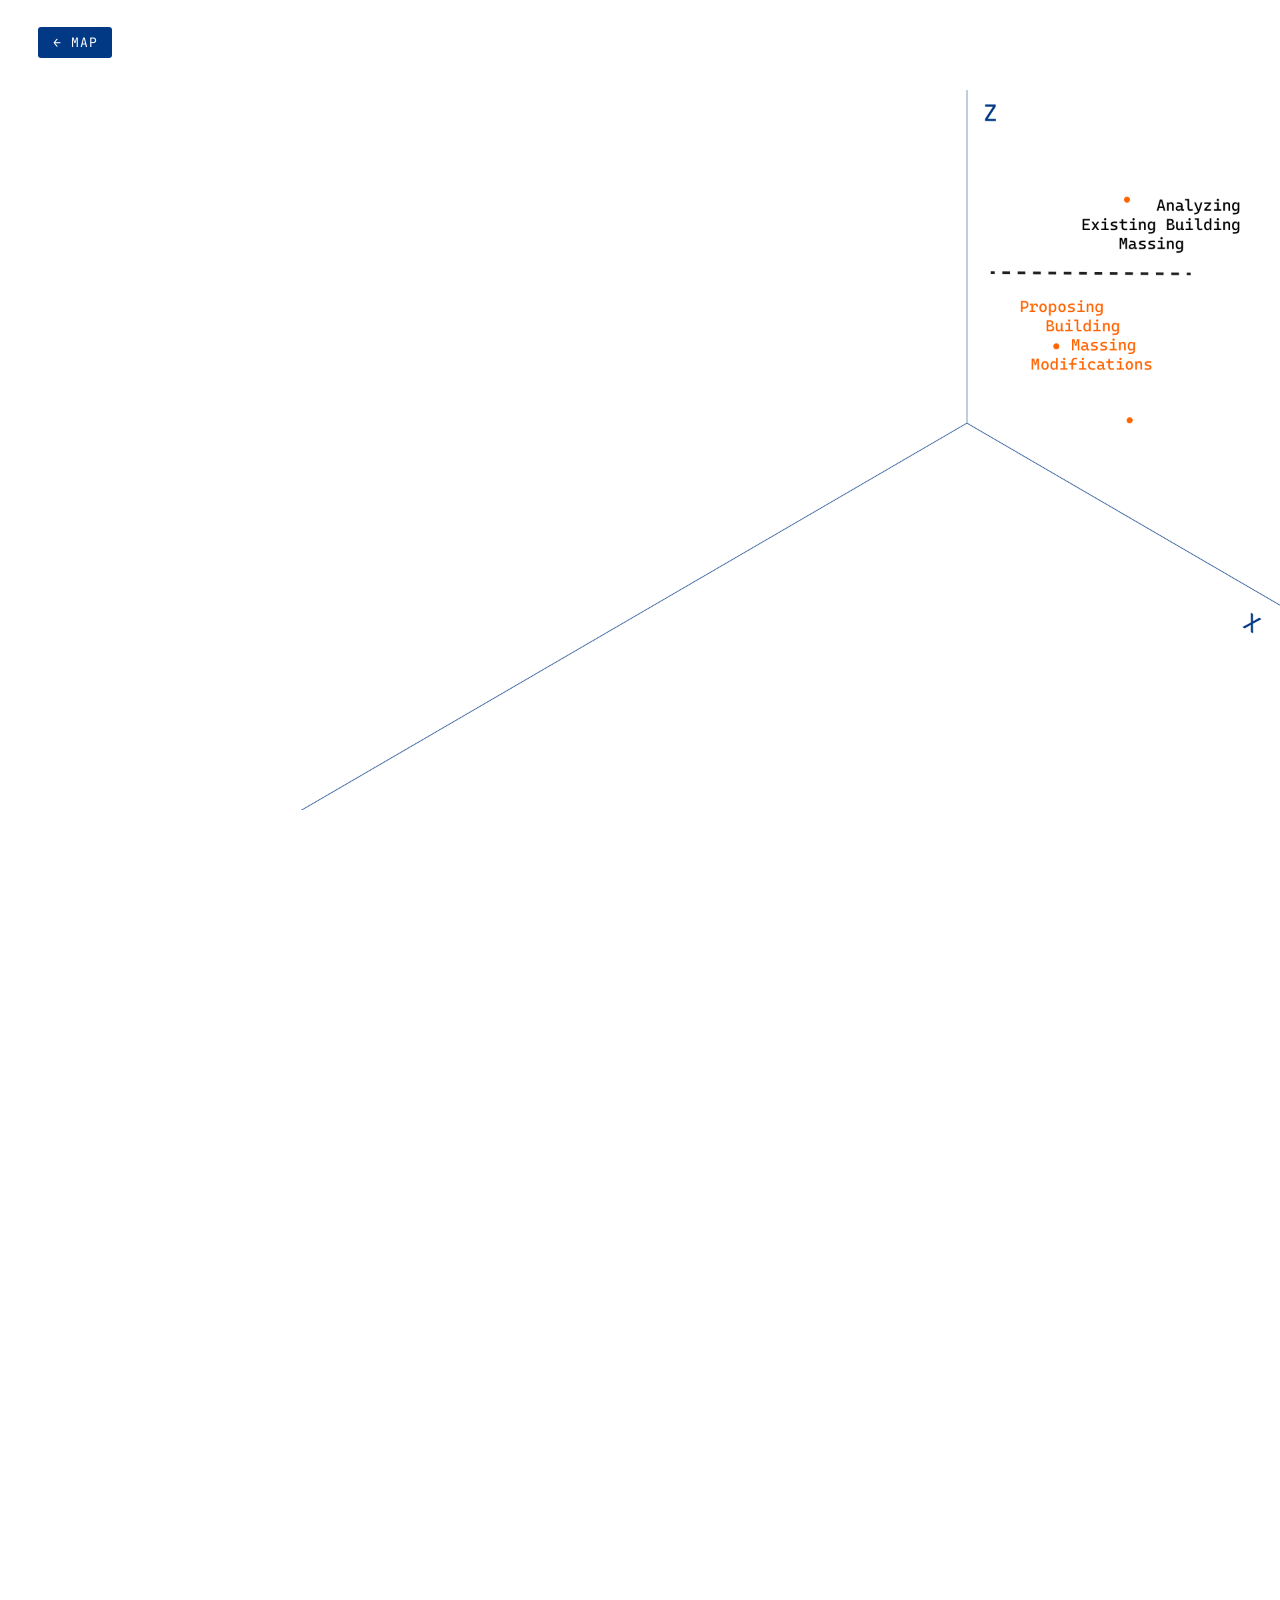
==== analyzing-existing-building-massing.html @ 9a749b30 "Push" ====
<!doctype html>
<html lang="en">
<head>
<meta charset="UTF-8" />
<meta name="viewport" content="width=device-width, initial-scale=1" />
<title>Analyzing Existing Building Massing</title>
<link href="https://fonts.googleapis.com/css2?family=JetBrains+Mono:wght@400;500;600&display=swap" rel="stylesheet">
<link rel="stylesheet" href="styles/main.css" />
<style>
  /* this page scrolls past the fixed-viewport stage to reveal the image gallery below */
  html, body { overflow: auto; }
</style>
</head>
<body>
  <div class="stage light">
    <a class="back-link" href="directions.html">&larr; Map</a>
    <img class="bg" src="assets/page-massing.png" alt="Analyzing Existing Building Massing" />
  </div>

  <section class="image-gallery">
    <figure>
      <img src="assets/massing-work.png" alt="Grasshopper massing-generation definition" loading="lazy" />
      <figcaption>Grasshopper Definition</figcaption>
    </figure>
    <figure>
      <img src="assets/massing-output.png" alt="Design logic notes for core and floor plate rules" loading="lazy" />
      <figcaption>Design Logic Notes</figcaption>
    </figure>
    <figure>
      <img src="assets/massing-work-2.png" alt="Massing model wireframe with floor plate analysis" loading="lazy" />
      <figcaption>Massing Model &mdash; Floor Plate Analysis</figcaption>
    </figure>
  </section>
</body>
</html>
---- styles/main.css ----
* { box-sizing: border-box; }
html, body {
  margin: 0;
  padding: 0;
  width: 100%;
  height: 100%;
  overflow: hidden;
  font-family: 'JetBrains Mono', monospace;
}

.stage {
  position: relative;
  width: 100vw;
  height: 100vh;
  background: #013984;
}

.stage.light {
  background: #ffffff;
}

.stage img.bg {
  position: absolute;
  top: 0;
  left: 0;
  width: 100%;
  height: 100%;
  object-fit: contain;
  user-select: none;
  -webkit-user-drag: none;
}

/* cover page: whole screen is a link */
a.cover-link {
  position: absolute;
  inset: 0;
  display: block;
  cursor: pointer;
}

/* Wraps all the line-hotspots belonging to one title so they highlight as a
   single unit. Children paint fully opaque so overlapping line-boxes don't
   double up; the group's own opacity (composited once, as a whole) is what
   fades the highlight in/out, avoiding a darker seam where lines overlap. */
.mark-group {
  isolation: isolate;
  mix-blend-mode: multiply;
  opacity: 0;
  transition: opacity 0.15s ease;
}

.mark-group.group-hover {
  opacity: 0.65;
}

/* highlighter-style links over individual text lines on the directions page */
.mark {
  position: absolute;
  border-radius: 2px;
  background: rgb(90, 190, 250);
  cursor: pointer;
}

/* live Mapbox window framed on top of the background diagram */
.map-window {
  position: absolute;
  border: 3px solid #013984;
  border-radius: 3px;
  overflow: hidden;
  background: #ffffff;
  z-index: 2;
}

/* building info card, layered above the map window it overlaps */
.info-window {
  z-index: 3;
  padding: 0.9em 1.1em;
  overflow-y: auto;
  font-size: 13px;
  line-height: 1.5;
  color: #013984;
}

.info-window .info-placeholder {
  margin: 0;
  color: #99a8c2;
}

.info-window .info-address {
  margin: 0 0 0.5em;
  font-size: 15px;
  font-weight: 600;
  color: #013984;
}

.info-window .info-fields {
  margin: 0;
}

.info-window .info-fields dt {
  margin-top: 0.5em;
  color: #6a7891;
  font-size: 11px;
  text-transform: uppercase;
  letter-spacing: 0.03em;
}

.info-window .info-fields dt:first-child {
  margin-top: 0;
}

.info-window .info-fields dd {
  margin: 0;
  color: #013984;
  font-weight: 500;
}

.info-window .info-note {
  margin: 0.7em 0 0;
  padding-top: 0.6em;
  border-top: 1px solid #d8e0ee;
  color: #ff6401;
  font-size: 12px;
}

/* data-viz panel on the historic preservation page */
.chart-window {
  overflow-y: auto;
  padding: 1.6em 1.4em 2em;
}

.chart-title {
  margin: 0 0 1.4em;
  font-size: 17px;
  font-weight: 600;
  color: #013984;
  text-align: center;
}

.chart-title span {
  display: block;
  margin-top: 0.35em;
  font-size: 12px;
  font-weight: 400;
  color: #6a7891;
  text-transform: uppercase;
  letter-spacing: 0.04em;
}

.pie-grid {
  display: grid;
  grid-template-columns: repeat(auto-fill, minmax(95px, 1fr));
  gap: 1.4em 0.5em;
}

.pie-cell {
  display: flex;
  flex-direction: column;
  align-items: center;
  gap: 0.4em;
  cursor: pointer;
  border-radius: 6px;
  transition: transform 0.15s ease;
}

.pie-cell:hover {
  transform: scale(1.08);
}

.pie-landmarks {
  font-size: 9.5px;
  line-height: 1.3;
  text-align: center;
  color: #6a7891;
}

.pie-cell.selected .pie-chart {
  outline: 2px solid #ff6401;
  outline-offset: 3px;
  border-radius: 50%;
}

.pie-chart {
  width: 100%;
  max-width: 120px;
  filter: drop-shadow(0 1px 2px rgba(1, 57, 132, 0.15));
}

.pie-seg {
  transition: stroke-width 0.15s ease, filter 0.15s ease;
}

.pie-cell:hover .pie-seg {
  stroke-width: 16;
  filter: drop-shadow(0 0 3px rgba(255, 100, 1, 0.55));
}

.pie-total {
  font-family: 'JetBrains Mono', monospace;
  font-size: 15px;
  font-weight: 600;
  fill: #013984;
}

.pie-label {
  font-size: 10.5px;
  line-height: 1.3;
  text-align: center;
  color: #013984;
}

/* side panel: selected-building detail above, legend below */
.detail-window {
  position: absolute;
  z-index: 2;
  display: flex;
  flex-direction: column;
  padding: 1.6em 1.4em;
  background: transparent;
  border: none;
}

.detail-view {
  flex: 1;
  min-height: 0;
  display: flex;
  flex-direction: column;
  align-items: center;
  overflow-y: auto;
}

.detail-placeholder {
  margin: auto;
  color: #99a8c2;
  font-size: 12px;
  text-align: center;
}

.detail-donut {
  width: 100%;
  display: flex;
  justify-content: center;
}

.detail-donut .pie-chart {
  filter: drop-shadow(0 2px 4px rgba(1, 57, 132, 0.18));
}

.detail-name {
  margin: 0.5em 0 0.1em;
  font-size: 14px;
  font-weight: 600;
  color: #013984;
  text-align: center;
}

.detail-total {
  margin: 0 0 0.6em;
  font-size: 11px;
  color: #6a7891;
  text-align: center;
}

.segment-info {
  margin: 0;
  padding-top: 0.6em;
  border-top: 1px solid #d8e0ee;
  min-height: 1.4em;
  font-size: 12px;
  color: #013984;
  text-align: center;
}

.detail-donut .pie-seg {
  cursor: pointer;
  transition: stroke-width 0.15s ease;
}

.detail-donut .pie-seg:hover {
  stroke-width: 17;
}

.chart-legend {
  display: flex;
  flex-wrap: wrap;
  gap: 0.4em 0.9em;
  margin-top: 1em;
  padding-top: 1em;
  border-top: 1px solid #d8e0ee;
  font-size: 10.5px;
  color: #013984;
}

.chart-legend span {
  display: inline-flex;
  align-items: center;
  gap: 0.5em;
}

.chart-legend i {
  width: 12px;
  height: 12px;
  border-radius: 3px;
  flex: none;
}

.chart-legend i.legend-blank {
  background: #ffffff;
  border: 1px solid #E4E9F2;
}

/* image gallery below the fold on the zoning page */
.image-gallery {
  max-width: 1100px;
  margin: 0 auto;
  padding: 4em 2em 6em;
}

.image-gallery figure {
  margin: 0 0 4em;
}

.image-gallery img {
  display: block;
  width: 100%;
  height: auto;
  border: 1px solid #d8e0ee;
  border-radius: 4px;
}

.image-gallery figcaption {
  margin-top: 0.8em;
  font-size: 12px;
  font-weight: 600;
  letter-spacing: 0.06em;
  text-transform: uppercase;
  color: #013984;
  text-align: center;
}

/* back button used on the three content pages */
.back-link {
  position: absolute;
  top: 3%;
  left: 3%;
  display: inline-flex;
  align-items: center;
  gap: 0.5em;
  padding: 0.55em 1.1em;
  background: #013984;
  color: #fff;
  text-decoration: none;
  font-size: 13px;
  letter-spacing: 0.08em;
  text-transform: uppercase;
  border-radius: 3px;
  z-index: 5;
}

.back-link:hover {
  background: #ff6401;
}

/* cover back-link on the map page: white on white, barely visible until hovered */
.back-link.to-cover {
  background: rgba(255, 255, 255, 0.4);
  color: rgba(255, 255, 255, 0.7);
}

.back-link.to-cover:hover,
.back-link.to-cover:focus-visible {
  background: #ffffff;
  color: #013984;
}
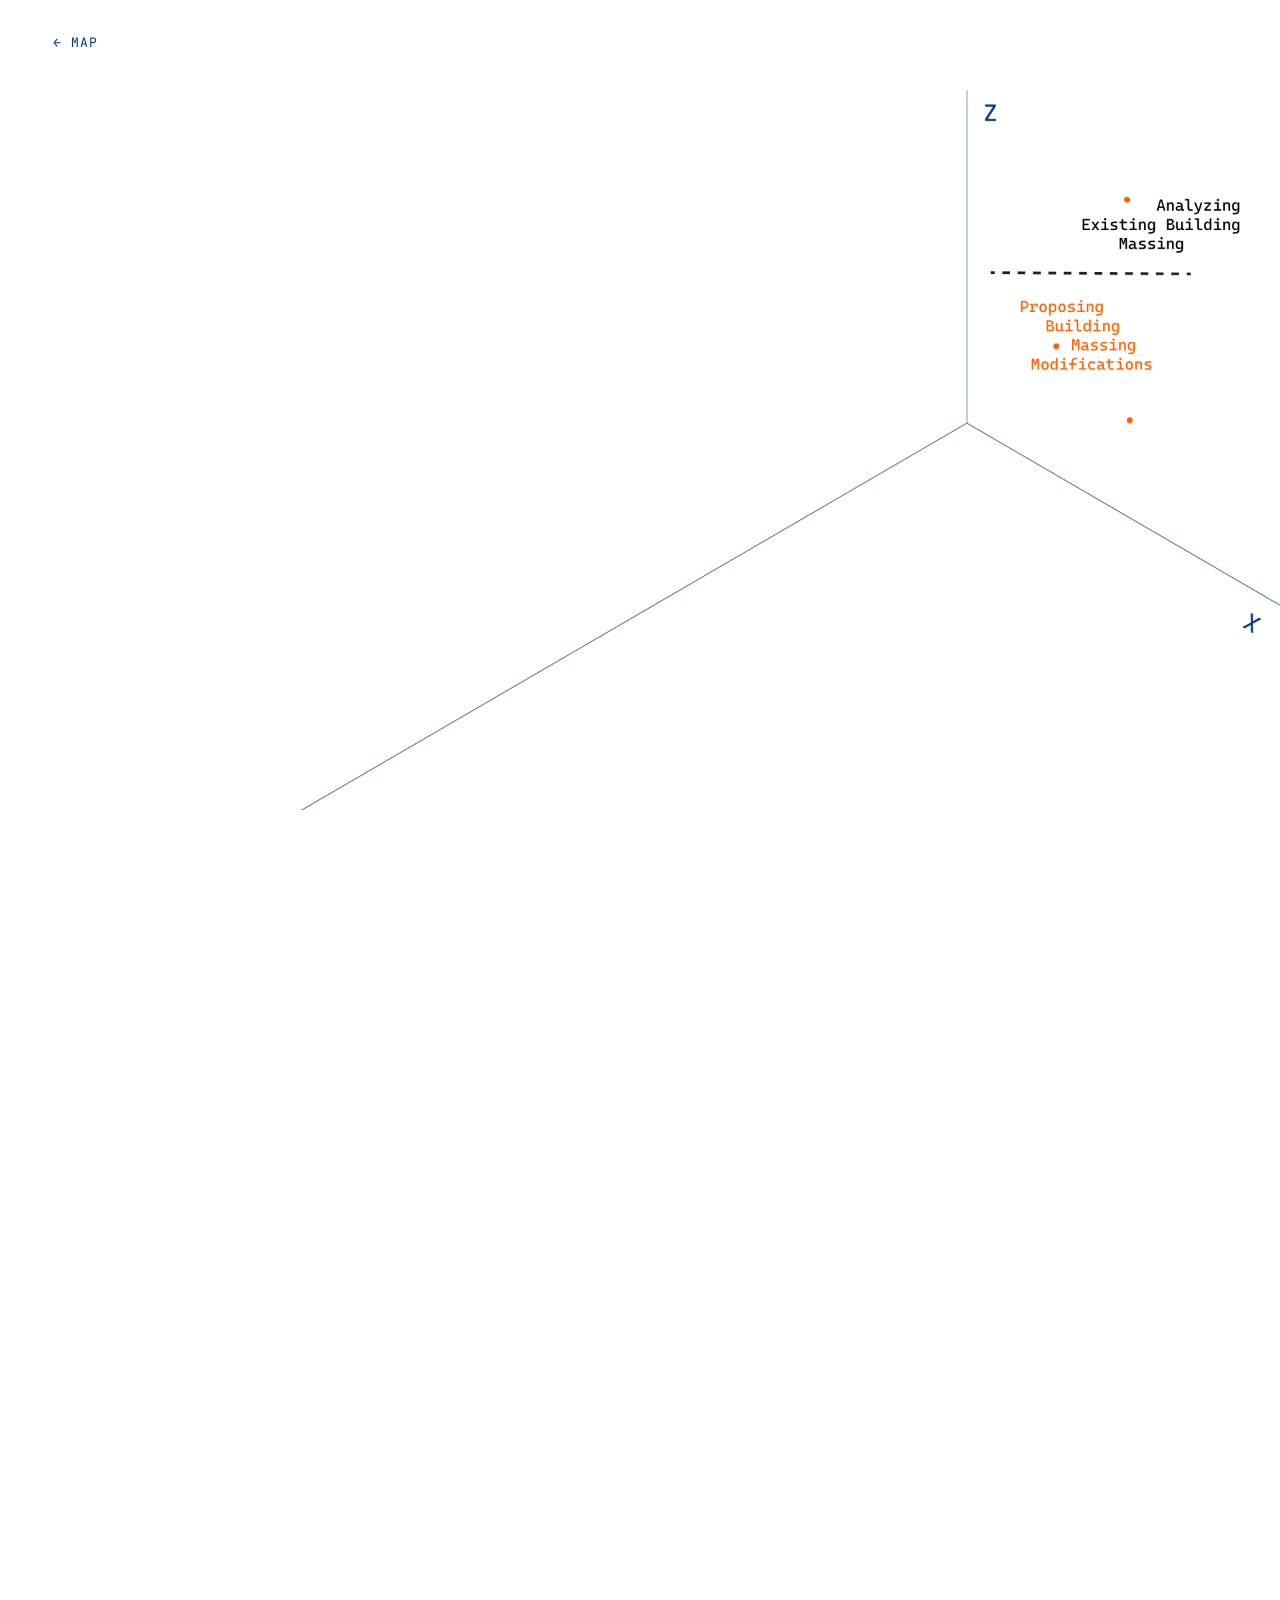
==== commit 602e8d20: "Pie chart Updated" ====
--- a/analyzing-existing-building-massing.html
+++ b/analyzing-existing-building-massing.html
@@ -13,7 +13,10 @@
 </head>
 <body>
   <div class="stage light">
-    <a class="back-link" href="directions.html">&larr; Map</a>
+    <a class="back-link action-mark-host" href="directions.html">
+      <span class="action-mark-group"><span class="action-mark"></span></span>
+      <span class="action-mark-text">&larr; Map</span>
+    </a>
     <img class="bg" src="assets/page-massing.png" alt="Analyzing Existing Building Massing" />
   </div>
 
--- a/styles/main.css
+++ b/styles/main.css
@@ -36,6 +36,55 @@
   inset: 0;
   display: block;
   cursor: pointer;
+}
+
+.next-link {
+  position: absolute;
+  top: 3%;
+  right: 3%;
+  z-index: 5;
+  display: inline-flex;
+  align-items: center;
+  gap: 0.5em;
+  color: #ff6401;
+  text-decoration: none;
+  font-size: 13px;
+  letter-spacing: 0.08em;
+  text-transform: uppercase;
+  border-radius: 2px;
+}
+
+/* same isolate + multiply-blend highlighter technique as .mark-group, applied
+   as a single rect behind the whole element — for actionable links/buttons
+   (things that cause navigation), so hover feedback stays consistent with
+   the text-highlighting used elsewhere on the site. Relies on the host
+   already being a positioned element (.back-link/.next-link both are) so it
+   doesn't need to set `position` itself and risk overriding theirs. */
+.action-mark-group {
+  position: absolute;
+  inset: 0;
+  isolation: isolate;
+  mix-blend-mode: multiply;
+  opacity: 0;
+  transition: opacity 0.15s ease;
+  pointer-events: none;
+  border-radius: inherit;
+}
+
+.action-mark-host:hover .action-mark-group,
+.action-mark-host:focus-visible .action-mark-group {
+  opacity: 0.65;
+}
+
+.action-mark {
+  position: absolute;
+  inset: 0;
+  border-radius: inherit;
+  background: rgb(90, 190, 250);
+}
+
+.action-mark-text {
+  position: relative;
 }
 
 /* Wraps all the line-hotspots belonging to one title so they highlight as a
@@ -126,7 +175,28 @@
 /* data-viz panel on the historic preservation page */
 .chart-window {
   overflow-y: auto;
-  padding: 1.6em 1.4em 2em;
+  padding: 1.6em 1.4em 2em 0;
+  background: transparent;
+  direction: rtl;
+  scrollbar-color: #013984 transparent;
+}
+
+.chart-window::-webkit-scrollbar {
+  width: 10px;
+}
+
+.chart-window::-webkit-scrollbar-track {
+  background: transparent;
+}
+
+.chart-window::-webkit-scrollbar-thumb {
+  background: #013984;
+  border-radius: 5px;
+}
+
+.chart-window-inner {
+  padding-left: 1.4em;
+  direction: ltr;
 }
 
 .chart-title {
@@ -135,6 +205,16 @@
   font-weight: 600;
   color: #013984;
   text-align: center;
+}
+
+.chart-title span.chart-eyebrow {
+  display: block;
+  margin: 0 0 0.3em;
+  font-size: 11px;
+  font-weight: 400;
+  color: #013984;
+  text-transform: none;
+  letter-spacing: normal;
 }
 
 .chart-title span {
@@ -147,17 +227,25 @@
   letter-spacing: 0.04em;
 }
 
+.chart-subtitle {
+  margin: 0 0 1.4em;
+  font-size: 11px;
+  font-weight: 400;
+  color: #6a7891;
+  text-align: center;
+}
+
 .pie-grid {
   display: grid;
-  grid-template-columns: repeat(auto-fill, minmax(95px, 1fr));
-  gap: 1.4em 0.5em;
+  grid-template-columns: repeat(auto-fill, minmax(130px, 1fr));
+  gap: 1.6em 0.5em;
 }
 
 .pie-cell {
   display: flex;
   flex-direction: column;
   align-items: center;
-  gap: 0.4em;
+  gap: 0;
   cursor: pointer;
   border-radius: 6px;
   transition: transform 0.15s ease;
@@ -171,33 +259,75 @@
   font-size: 9.5px;
   line-height: 1.3;
   text-align: center;
-  color: #6a7891;
-}
-
-.pie-cell.selected .pie-chart {
-  outline: 2px solid #ff6401;
-  outline-offset: 3px;
-  border-radius: 50%;
+  color: #000000;
+}
+
+.pie-chart-wrap {
+  position: relative;
+  width: 100%;
+  max-width: 160px;
+}
+
+/* same highlighter technique as .mark-group/.mark on the directions page:
+   the marks live in their own isolated, multiply-blended layer behind the
+   text, instead of image content, so text stays fully legible on top */
+.pie-mark-host {
+  position: relative;
+}
+
+.pie-mark-group {
+  position: absolute;
+  inset: 0;
+  isolation: isolate;
+  mix-blend-mode: multiply;
+  opacity: 0;
+  transition: opacity 0.15s ease;
+  pointer-events: none;
+}
+
+.pie-mark-group.group-hover {
+  opacity: 0.65;
+}
+
+.pie-mark {
+  position: absolute;
+  border-radius: 2px;
+  background: rgb(90, 190, 250);
+}
+
+.pie-mark-text {
+  position: relative;
 }
 
 .pie-chart {
   width: 100%;
-  max-width: 120px;
+  max-width: 160px;
+  overflow: visible;
   filter: drop-shadow(0 1px 2px rgba(1, 57, 132, 0.15));
 }
 
 .pie-seg {
-  transition: stroke-width 0.15s ease, filter 0.15s ease;
+  transition: stroke-width 0.15s ease, filter 0.15s ease, transform 0.15s ease;
+  transform-box: view-box;
+  transform-origin: 50px 50px;
+  cursor: pointer;
 }
 
 .pie-cell:hover .pie-seg {
   stroke-width: 16;
-  filter: drop-shadow(0 0 3px rgba(255, 100, 1, 0.55));
+}
+
+.pie-wedge {
+  opacity: 0.82;
+}
+
+.pie-seg.exploded {
+  transform: scale(1.08);
 }
 
 .pie-total {
   font-family: 'JetBrains Mono', monospace;
-  font-size: 15px;
+  font-size: 19px;
   font-weight: 600;
   fill: #013984;
 }
@@ -227,6 +357,11 @@
   flex-direction: column;
   align-items: center;
   overflow-y: auto;
+  scrollbar-width: none;
+}
+
+.detail-view::-webkit-scrollbar {
+  display: none;
 }
 
 .detail-placeholder {
@@ -248,7 +383,7 @@
 
 .detail-name {
   margin: 0.5em 0 0.1em;
-  font-size: 14px;
+  font-size: 17px;
   font-weight: 600;
   color: #013984;
   text-align: center;
@@ -271,42 +406,51 @@
   text-align: center;
 }
 
-.detail-donut .pie-seg {
-  cursor: pointer;
-  transition: stroke-width 0.15s ease;
-}
-
-.detail-donut .pie-seg:hover {
-  stroke-width: 17;
-}
-
 .chart-legend {
   display: flex;
-  flex-wrap: wrap;
-  gap: 0.4em 0.9em;
-  margin-top: 1em;
-  padding-top: 1em;
+  flex-direction: column;
+  align-items: center;
+  gap: 0.55em;
+  font-size: 11px;
+  color: #013984;
+}
+
+.legend-row {
+  display: flex;
+  align-items: center;
+  gap: 0.6em;
+}
+
+.legend-row-break {
+  margin-bottom: 0.55em;
+  padding-bottom: 1.1em;
+  border-bottom: 1px solid #d8e0ee;
+}
+
+.legend-total-block {
+  display: flex;
+  flex-direction: column;
+  gap: 0.4em;
+  margin-top: 0.2em;
+  margin-bottom: 1.2em;
+  padding-top: 1.2em;
+  padding-bottom: 1.2em;
   border-top: 1px solid #d8e0ee;
-  font-size: 10.5px;
-  color: #013984;
-}
-
-.chart-legend span {
-  display: inline-flex;
-  align-items: center;
-  gap: 0.5em;
-}
-
-.chart-legend i {
+  border-bottom: 1px solid #d8e0ee;
+}
+
+.legend-total-line {
+  font-size: 11px;
+  font-weight: 600;
+  color: #013984;
+  text-align: center;
+}
+
+.legend-row i {
   width: 12px;
   height: 12px;
   border-radius: 3px;
   flex: none;
-}
-
-.chart-legend i.legend-blank {
-  background: #ffffff;
-  border: 1px solid #E4E9F2;
 }
 
 /* image gallery below the fold on the zoning page */
@@ -347,8 +491,8 @@
   align-items: center;
   gap: 0.5em;
   padding: 0.55em 1.1em;
-  background: #013984;
-  color: #fff;
+  background: #ffffff;
+  color: #013984;
   text-decoration: none;
   font-size: 13px;
   letter-spacing: 0.08em;
@@ -356,19 +500,3 @@
   border-radius: 3px;
   z-index: 5;
 }
-
-.back-link:hover {
-  background: #ff6401;
-}
-
-/* cover back-link on the map page: white on white, barely visible until hovered */
-.back-link.to-cover {
-  background: rgba(255, 255, 255, 0.4);
-  color: rgba(255, 255, 255, 0.7);
-}
-
-.back-link.to-cover:hover,
-.back-link.to-cover:focus-visible {
-  background: #ffffff;
-  color: #013984;
-}
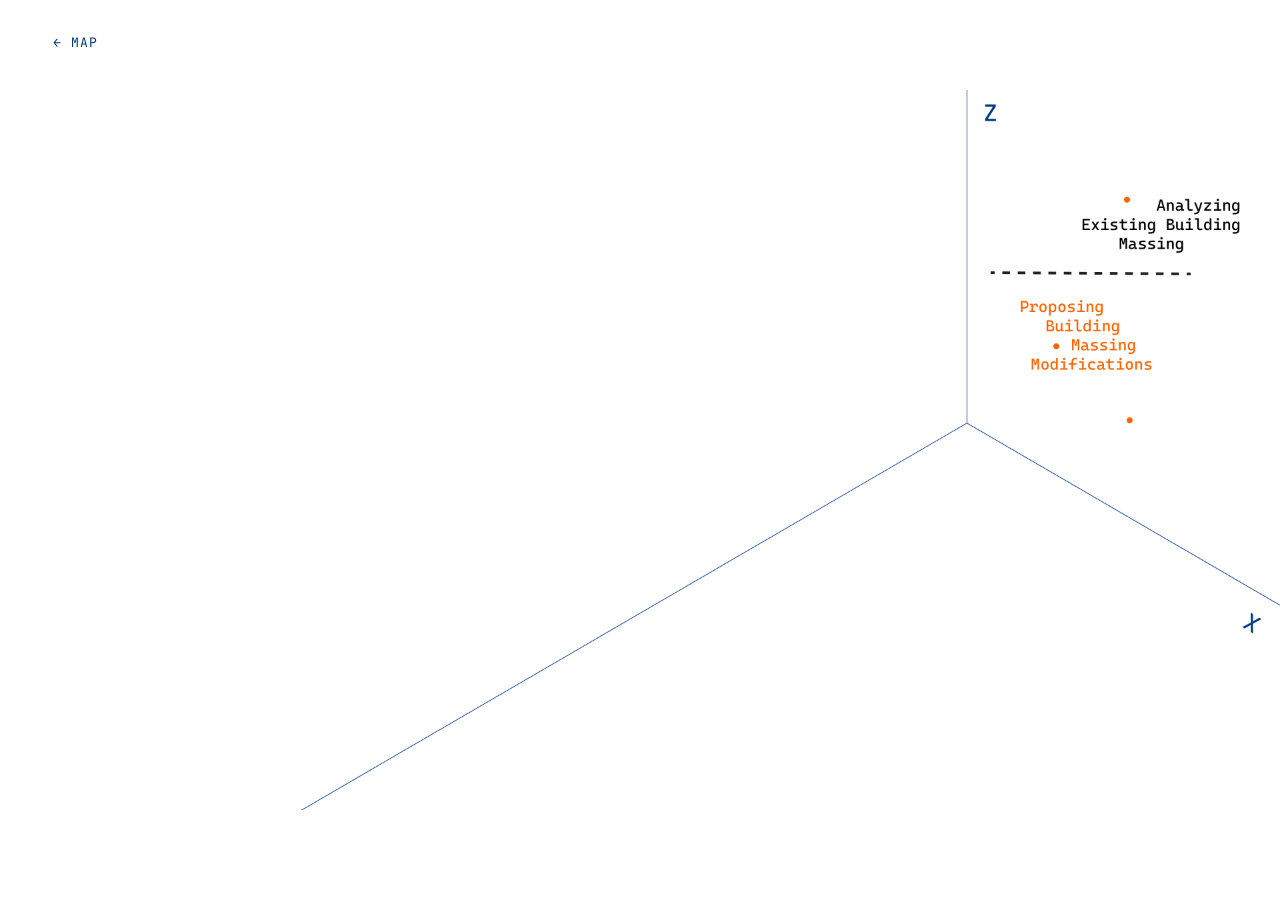
==== commit aac91dee: "Chnages" ====
--- a/analyzing-existing-building-massing.html
+++ b/analyzing-existing-building-massing.html
@@ -20,19 +20,5 @@
     <img class="bg" src="assets/page-massing.png" alt="Analyzing Existing Building Massing" />
   </div>
 
-  <section class="image-gallery">
-    <figure>
-      <img src="assets/massing-work.png" alt="Grasshopper massing-generation definition" loading="lazy" />
-      <figcaption>Grasshopper Definition</figcaption>
-    </figure>
-    <figure>
-      <img src="assets/massing-output.png" alt="Design logic notes for core and floor plate rules" loading="lazy" />
-      <figcaption>Design Logic Notes</figcaption>
-    </figure>
-    <figure>
-      <img src="assets/massing-work-2.png" alt="Massing model wireframe with floor plate analysis" loading="lazy" />
-      <figcaption>Massing Model &mdash; Floor Plate Analysis</figcaption>
-    </figure>
-  </section>
 </body>
 </html>
--- a/styles/main.css
+++ b/styles/main.css
@@ -482,6 +482,262 @@
   text-align: center;
 }
 
+/* Manhattan conversion map centered on the zoning overview page */
+.center-map {
+  position: absolute;
+  top: 50%;
+  left: 50%;
+  transform: translate(-50%, -50%);
+  max-height: 92vh;
+  max-width: 40%;
+  width: auto;
+  height: auto;
+  z-index: 1;
+  user-select: none;
+  -webkit-user-drag: none;
+}
+
+.center-map {
+  cursor: none;
+}
+
+/* pair of native bar charts (top-10 neighborhoods) pinned to the top-left
+   corner: titles side by side on row 1, a single shared legend spanning
+   both columns on row 2 (both use the same pre-1961 / 1961-1990 color
+   key), then the two bar lists on row 3 */
+.mini-charts {
+  position: absolute;
+  top: 11%;
+  left: 5%;
+  display: grid;
+  grid-template-columns: auto auto;
+  column-gap: 3.2em;
+  row-gap: 0.6em;
+  align-items: start;
+  z-index: 1;
+}
+
+.chart-block-title {
+  margin: 0;
+  padding-bottom: 0.6em;
+  border-bottom: 1px solid #d8e0ee;
+  font-size: 10.5px;
+  font-weight: 600;
+  line-height: 1.3;
+  color: #013984;
+  text-align: center;
+}
+
+.mini-chart {
+  display: flex;
+  flex-direction: column;
+  gap: 0.4em;
+}
+
+.mini-chart-row {
+  display: flex;
+  align-items: center;
+  gap: 0.4em;
+}
+
+.mini-chart-label {
+  width: 162px;
+  flex: none;
+  text-align: right;
+  font-size: 7px;
+  line-height: 1.2;
+  color: #013984;
+  white-space: nowrap;
+}
+
+.mini-chart-bar {
+  display: flex;
+  flex: none;
+  height: 8px;
+  box-shadow: inset 0 0 0 1px #000000;
+}
+
+.mini-chart-seg-a {
+  display: block;
+  height: 100%;
+  background: #6a7891;
+}
+
+.mini-chart-seg-b {
+  display: block;
+  height: 100%;
+  background: #ffab5c;
+}
+
+.mini-chart-value {
+  flex: none;
+  font-size: 7px;
+  color: #013984;
+  white-space: nowrap;
+}
+
+.legend-panel.mini-chart-legend {
+  position: static;
+  flex-direction: row;
+  justify-content: flex-start;
+  padding-left: 166px;
+  gap: 1em;
+  padding-bottom: 0.6em;
+  border-bottom: 1px solid #d8e0ee;
+}
+
+.legend-panel.mini-chart-legend .legend-row i {
+  width: 8px;
+  height: 8px;
+}
+
+.legend-panel.mini-chart-legend .legend-row span {
+  font-size: 8px;
+}
+
+/* small orange-ringed selector that follows the cursor over .center-map,
+   marking which area is being sampled into the fixed magnifier below */
+.lens-outline {
+  position: fixed;
+  visibility: hidden;
+  width: 98px;
+  height: 98px;
+  border-radius: 50%;
+  border: 1px solid #ff6401;
+  box-shadow: 0 2px 8px rgba(0, 0, 0, 0.2);
+  pointer-events: none;
+  z-index: 4;
+}
+
+/* fixed-position loupe in the bottom-right corner showing a zoomed-in
+   crop of whatever currently falls inside .lens-outline; stays on screen
+   at all times, showing a hint until the map is hovered */
+.magnifier {
+  position: fixed;
+  left: auto;
+  top: auto;
+  right: 24%;
+  bottom: 8%;
+  transform: translateY(10%);
+  display: flex;
+  align-items: center;
+  justify-content: center;
+  width: 320px;
+  height: 320px;
+  border-radius: 50%;
+  border: 1px solid #ff6401;
+  background-repeat: no-repeat;
+  background-color: #ffffff;
+  pointer-events: none;
+  z-index: 4;
+}
+
+.magnifier-hint {
+  padding: 0 1.6em;
+  font-size: 11px;
+  line-height: 1.5;
+  color: #99a8c2;
+  text-align: center;
+}
+
+.magnifier.active .magnifier-hint {
+  display: none;
+}
+
+/* color-key legend on the zoning page, laid directly over the background
+   diagram with no frame so the page stays visible behind it */
+.legend-panel {
+  position: absolute;
+  z-index: 2;
+  display: flex;
+  flex-direction: column;
+  justify-content: center;
+  gap: 0.6em;
+  background: transparent;
+}
+
+.legend-panel .legend-row {
+  display: flex;
+  align-items: flex-start;
+  gap: 0.6em;
+}
+
+.legend-panel .legend-row i {
+  margin-top: 0.2em;
+  width: 12px;
+  height: 12px;
+  border-radius: 3px;
+  flex: none;
+}
+
+.legend-panel .legend-row span {
+  font-size: 10.5px;
+  line-height: 1.4;
+  color: #013984;
+}
+
+/* swatch for legend entries with no fill (outline only) */
+.legend-panel .legend-row i.swatch-outline {
+  background: #ffffff;
+  border: 1px solid #013984;
+}
+
+/* swatch for legend entries representing a dashed line rather than an area */
+.legend-panel .legend-row i.swatch-dash {
+  width: 12px;
+  height: 0;
+  margin-top: 0.6em;
+  border-radius: 0;
+  border-top: 2px dashed #013984;
+}
+
+/* legend fixed to the bottom-left corner of the zoning overview page */
+.legend-panel.legend-fixed-bl {
+  position: fixed;
+  left: 12%;
+  bottom: 4%;
+  max-width: 320px;
+  gap: 0.45em;
+  z-index: 2;
+}
+
+.legend-fixed-bl-title {
+  margin: 0 0 0.5em;
+  padding-bottom: 0.5em;
+  border-bottom: 1px solid #d8e0ee;
+  font-size: 11px;
+  font-weight: 600;
+  color: #013984;
+  text-align: center;
+}
+
+.legend-panel.legend-fixed-bl .legend-row {
+  gap: 0.5em;
+}
+
+.legend-panel.legend-fixed-bl .legend-row i {
+  width: 10px;
+  height: 10px;
+}
+
+.legend-panel.legend-fixed-bl .legend-row span {
+  font-size: 9px;
+  line-height: 1.35;
+}
+
+.legend-panel.legend-fixed-bl .legend-row:has(.swatch-dash) {
+  align-items: center;
+}
+
+.legend-panel.legend-fixed-bl .swatch-dash {
+  margin-top: 0;
+}
+
+.legend-panel.legend-fixed-bl .legend-row-break {
+  margin-bottom: 0.3em;
+  padding-bottom: 0.3em;
+}
+
 /* back button used on the three content pages */
 .back-link {
   position: absolute;
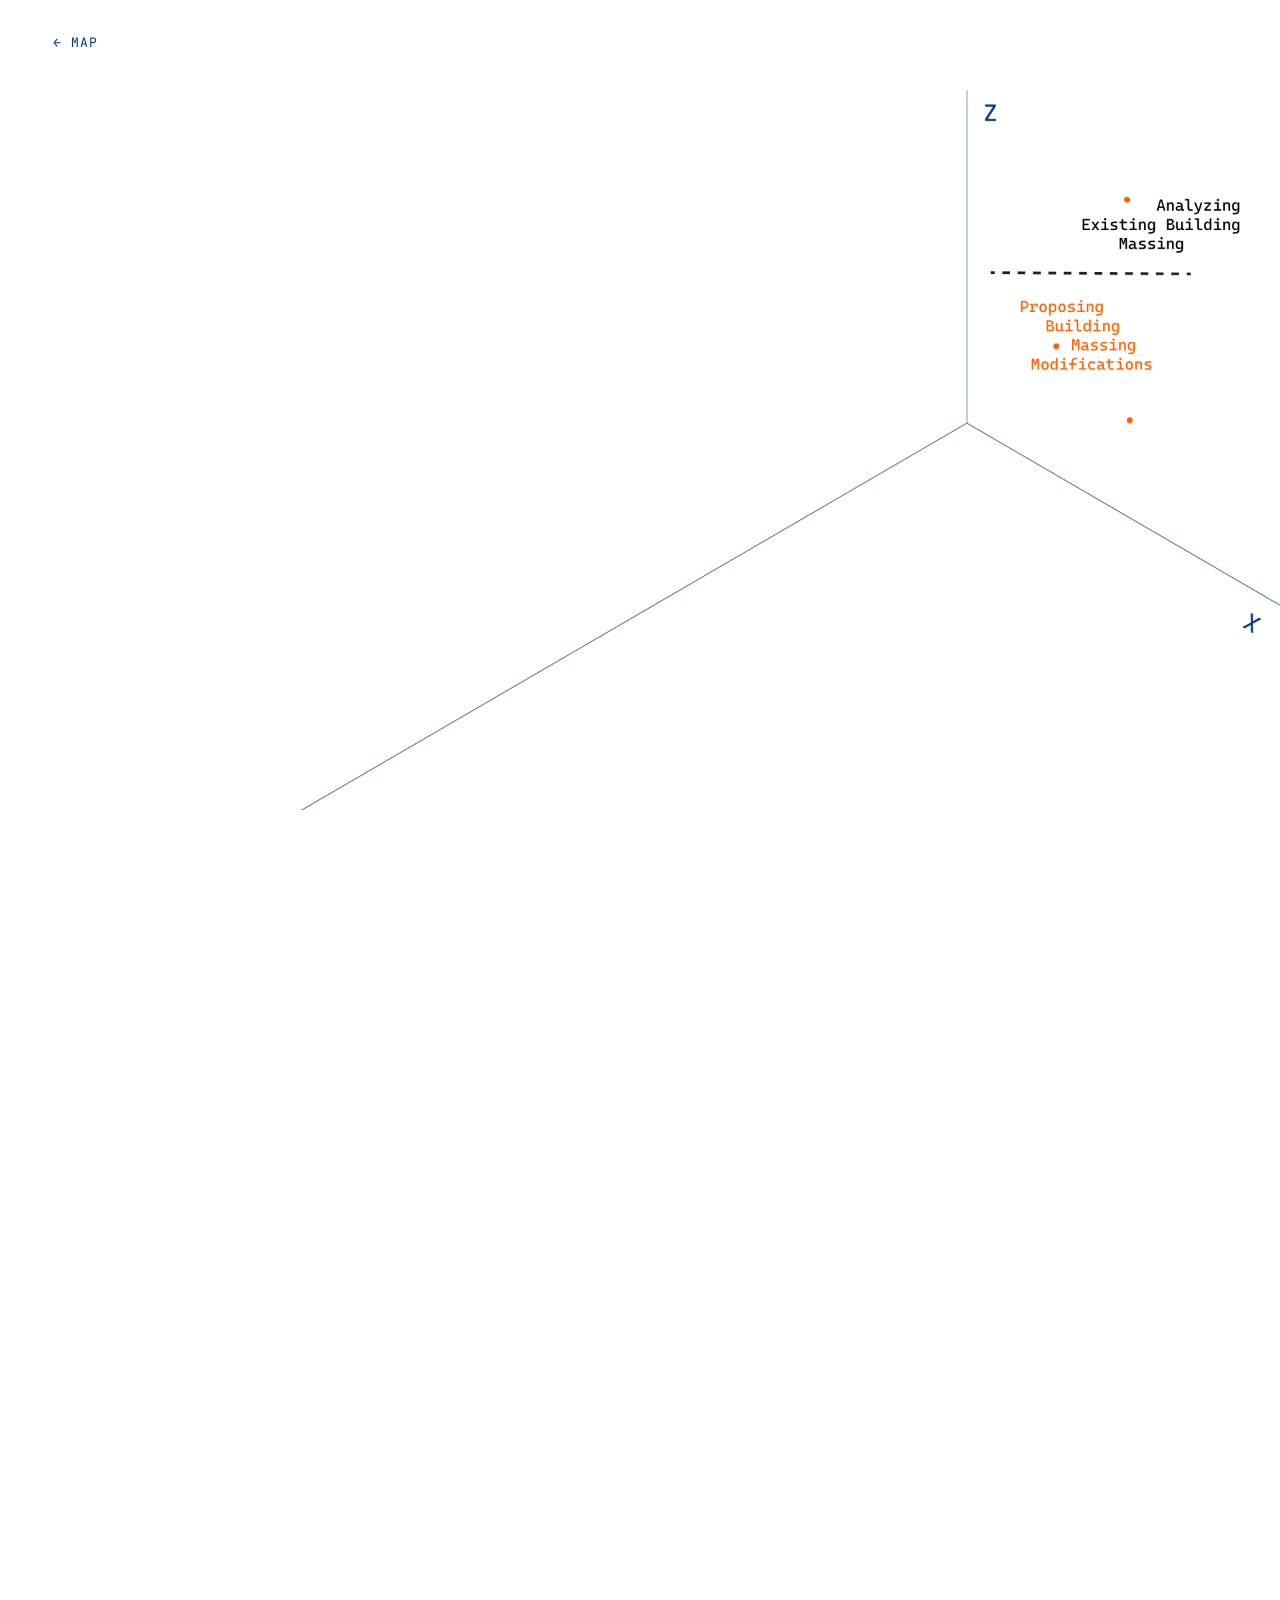
==== commit e6394b87: "commit" ====
--- a/analyzing-existing-building-massing.html
+++ b/analyzing-existing-building-massing.html
@@ -1,7 +1,9 @@
 <!doctype html>
 <html lang="en">
+
 <head>
-<meta charset="UTF-8" />
+
+    <meta charset="UTF-8" />
 <meta name="viewport" content="width=device-width, initial-scale=1" />
 <title>Analyzing Existing Building Massing</title>
 <link href="https://fonts.googleapis.com/css2?family=JetBrains+Mono:wght@400;500;600&display=swap" rel="stylesheet">
@@ -10,15 +12,162 @@
   /* this page scrolls past the fixed-viewport stage to reveal the image gallery below */
   html, body { overflow: auto; }
 </style>
+    <meta charset="UTF-8" />
+
+    <meta
+        name="viewport"
+        content="width=device-width, initial-scale=1"
+    />
+
+    <title>
+        Analyzing Existing Building Massing
+    </title>
+
+    <link
+        href="https://fonts.googleapis.com/css2?family=JetBrains+Mono:wght@400;500;600&display=swap"
+        rel="stylesheet"
+    />
+
+    <link
+        rel="stylesheet"
+        href="styles/main.css"
+    />
+
+    <link
+        rel="stylesheet"
+        href="styles/analyzing-existing-building-massing.css"
+    />
 </head>
+
 <body>
-  <div class="stage light">
-    <a class="back-link action-mark-host" href="directions.html">
-      <span class="action-mark-group"><span class="action-mark"></span></span>
-      <span class="action-mark-text">&larr; Map</span>
-    </a>
-    <img class="bg" src="assets/page-massing.png" alt="Analyzing Existing Building Massing" />
-  </div>
+
+    <!-- ==========================================
+         INTRODUCTION
+    =========================================== -->
+
+    <div class="stage light massing-stage">
+
+        <a
+            class="back-link action-mark-host"
+            href="directions.html"
+        >
+            <span class="action-mark-group">
+                <span class="action-mark"></span>
+            </span>
+
+            <span class="action-mark-text">
+                &larr; Map
+            </span>
+        </a>
+
+        <img
+            class="bg"
+            src="assets/page-massing.png"
+            alt="Analyzing Existing Building Massing diagram"
+        />
+
+    </div>
+
+
+    <!-- ==========================================
+         ANALYSIS IMAGES
+    =========================================== -->
+
+    <main
+        class="massing-analysis-gallery"
+        aria-label="Building massing analysis workflow and results"
+    >
+
+        <section class="massing-analysis-collage">
+
+
+            <!-- ANALYSIS RESULT 01 -->
+
+            <figure class="massing-analysis-card result-card result-card--suitable">
+
+                <div class="massing-image-frame">
+
+                    <img
+                        src="assets/core-analysis-suitable.png"
+                        alt="Grasshopper analysis output stating that the core is wide enough and the floor plate proportion works for conversion"
+                    />
+
+                </div>
+
+                <figcaption>
+
+                    <span class="figure-number">
+                        01
+                    </span>
+
+                    <span class="figure-title">
+                        Core and Floor Plate Analysis — Suitable for Conversion
+                    </span>
+
+                </figcaption>
+
+            </figure>
+
+
+            <!-- ANALYSIS RESULT 02 -->
+
+            <figure class="massing-analysis-card result-card result-card--modification">
+
+                <div class="massing-image-frame">
+
+                    <img
+                        src="assets/core-analysis-modification-required.png"
+                        alt="Grasshopper analysis output stating that the existing floor plate proportion does not work for conversion and should be reduced"
+                    />
+
+                </div>
+
+                <figcaption>
+
+                    <span class="figure-number">
+                        02
+                    </span>
+
+                    <span class="figure-title">
+                        Core and Floor Plate Analysis — Floor Plate Reduction Required
+                    </span>
+
+                </figcaption>
+
+            </figure>
+
+
+            <!-- GRASSHOPPER WORKFLOW -->
+
+            <figure class="massing-analysis-card workflow-card">
+
+                <div class="massing-image-frame massing-image-frame--dark">
+
+                    <img
+                        src="assets/grasshopper-building-massing-workflow.png"
+                        alt="Complete Grasshopper definition for analyzing existing building massing, building core dimensions, and floor plate depth"
+                    />
+
+                </div>
+
+                <figcaption>
+
+                    <span class="figure-number">
+                        03
+                    </span>
+
+                    <span class="figure-title">
+                        Grasshopper Workflow for Existing Building Massing Analysis
+                    </span>
+
+                </figcaption>
+
+            </figure>
+
+        </section>
+
+    </main>
 
 </body>
+
 </html>
--- a/styles/main.css
+++ b/styles/main.css
@@ -358,6 +358,7 @@
   align-items: center;
   overflow-y: auto;
   scrollbar-width: none;
+  transform: translateY(10vh);
 }
 
 .detail-view::-webkit-scrollbar {
@@ -756,3 +757,39 @@
   border-radius: 3px;
   z-index: 5;
 }
+
+/* small citation block, footnote-style, laid directly over the background
+   with no frame so it stays out of the way of the map/legend/info panels */
+.sources {
+  position: fixed;
+  right: 14%;
+  bottom: 27.5%;
+  max-width: 340px;
+  z-index: 4;
+}
+
+.sources-title {
+  margin: 0 0 0.3em;
+  font-size: 8.5px;
+  font-weight: 600;
+  letter-spacing: 0.04em;
+  text-transform: uppercase;
+  color: #013984;
+}
+
+.sources ul {
+  margin: 0;
+  padding: 0;
+  list-style: none;
+}
+
+.sources li {
+  white-space: nowrap;
+  font-size: 8px;
+  line-height: 1.4;
+  color: #6a7891;
+}
+
+.sources li + li {
+  margin-top: 0.25em;
+}
--- a/styles/main.css
+++ b/styles/main.css
@@ -358,6 +358,7 @@
   align-items: center;
   overflow-y: auto;
   scrollbar-width: none;
+  transform: translateY(10vh);
 }
 
 .detail-view::-webkit-scrollbar {
@@ -756,3 +757,39 @@
   border-radius: 3px;
   z-index: 5;
 }
+
+/* small citation block, footnote-style, laid directly over the background
+   with no frame so it stays out of the way of the map/legend/info panels */
+.sources {
+  position: fixed;
+  right: 14%;
+  bottom: 27.5%;
+  max-width: 340px;
+  z-index: 4;
+}
+
+.sources-title {
+  margin: 0 0 0.3em;
+  font-size: 8.5px;
+  font-weight: 600;
+  letter-spacing: 0.04em;
+  text-transform: uppercase;
+  color: #013984;
+}
+
+.sources ul {
+  margin: 0;
+  padding: 0;
+  list-style: none;
+}
+
+.sources li {
+  white-space: nowrap;
+  font-size: 8px;
+  line-height: 1.4;
+  color: #6a7891;
+}
+
+.sources li + li {
+  margin-top: 0.25em;
+}
--- a/styles/analyzing-existing-building-massing.css
+++ b/styles/analyzing-existing-building-massing.css
@@ -0,0 +1,218 @@
+/* ==========================================
+   ANALYZING EXISTING BUILDING MASSING
+   ========================================== */
+
+html,
+body {
+    overflow-x: hidden;
+    overflow-y: auto;
+    background: #ffffff;
+}
+
+.massing-stage {
+    position: relative;
+    z-index: 1;
+}
+
+
+/* ==========================================
+   IMAGE GALLERY
+   ========================================== */
+
+.massing-analysis-gallery {
+    position: relative;
+    z-index: 2;
+
+    min-height: 100vh;
+
+    padding: 7vh 5vw 10vh;
+
+    background: #ffffff;
+}
+
+
+.massing-analysis-collage {
+    position: relative;
+
+    width: min(1400px, 90vw);
+    min-height: 900px;
+
+    margin: 0 auto;
+}
+
+
+/* ==========================================
+   IMAGE CARDS
+   ========================================== */
+
+.massing-analysis-card {
+    position: absolute;
+
+    margin: 0;
+
+    color: #013984;
+}
+
+
+.massing-image-frame {
+    display: inline-block;
+
+    width: 100%;
+
+    border: 5px solid #013984;
+
+    background: #ffffff;
+
+    overflow: hidden;
+
+    line-height: 0;
+}
+
+
+.massing-image-frame img {
+    display: block;
+
+    width: 100%;
+    height: auto;
+}
+
+
+.massing-image-frame--dark {
+    background: #000000;
+}
+
+
+/* ==========================================
+   COLLAGE POSITIONING
+   ========================================== */
+
+.result-card {
+    width: min(37vw, 540px);
+}
+
+
+.result-card--suitable {
+    top: 0;
+    left: 0;
+
+    z-index: 3;
+}
+
+
+.result-card--modification {
+    top: 8vh;
+    right: 0;
+
+    z-index: 4;
+}
+
+
+.workflow-card {
+    top: 47vh;
+    left: 4vw;
+
+    width: min(78vw, 1180px);
+
+    z-index: 2;
+}
+
+
+/* ==========================================
+   CAPTIONS
+   ========================================== */
+
+.massing-analysis-card figcaption {
+    display: flex;
+    align-items: flex-start;
+
+    gap: 8px;
+
+    margin-top: 7px;
+
+    color: #013984;
+
+    font-family: "JetBrains Mono", monospace;
+
+    font-size: 10px;
+    font-weight: 500;
+
+    line-height: 1.35;
+
+    text-transform: uppercase;
+}
+
+
+.figure-number {
+    flex: 0 0 auto;
+
+    color: #ff6401;
+
+    font-weight: 600;
+}
+
+
+.figure-title {
+    display: block;
+}
+
+
+/* ==========================================
+   RESPONSIVE
+   ========================================== */
+
+@media (max-width: 1100px) {
+
+    .massing-analysis-collage {
+        min-height: 760px;
+    }
+
+
+    .result-card {
+        width: 41vw;
+    }
+
+
+    .workflow-card {
+        top: 40vh;
+        left: 2vw;
+
+        width: 82vw;
+    }
+
+}
+
+
+@media (max-width: 760px) {
+
+    .massing-analysis-gallery {
+        padding: 5vh 5vw 8vh;
+    }
+
+
+    .massing-analysis-collage {
+        display: flex;
+        flex-direction: column;
+
+        gap: 2.4rem;
+
+        width: 90vw;
+        min-height: 0;
+    }
+
+
+    .massing-analysis-card {
+        position: relative;
+
+        top: auto;
+        right: auto;
+        left: auto;
+
+        width: 100%;
+    }
+
+
+    .massing-analysis-card figcaption {
+        font-size: 8px;
+    }
+
+}
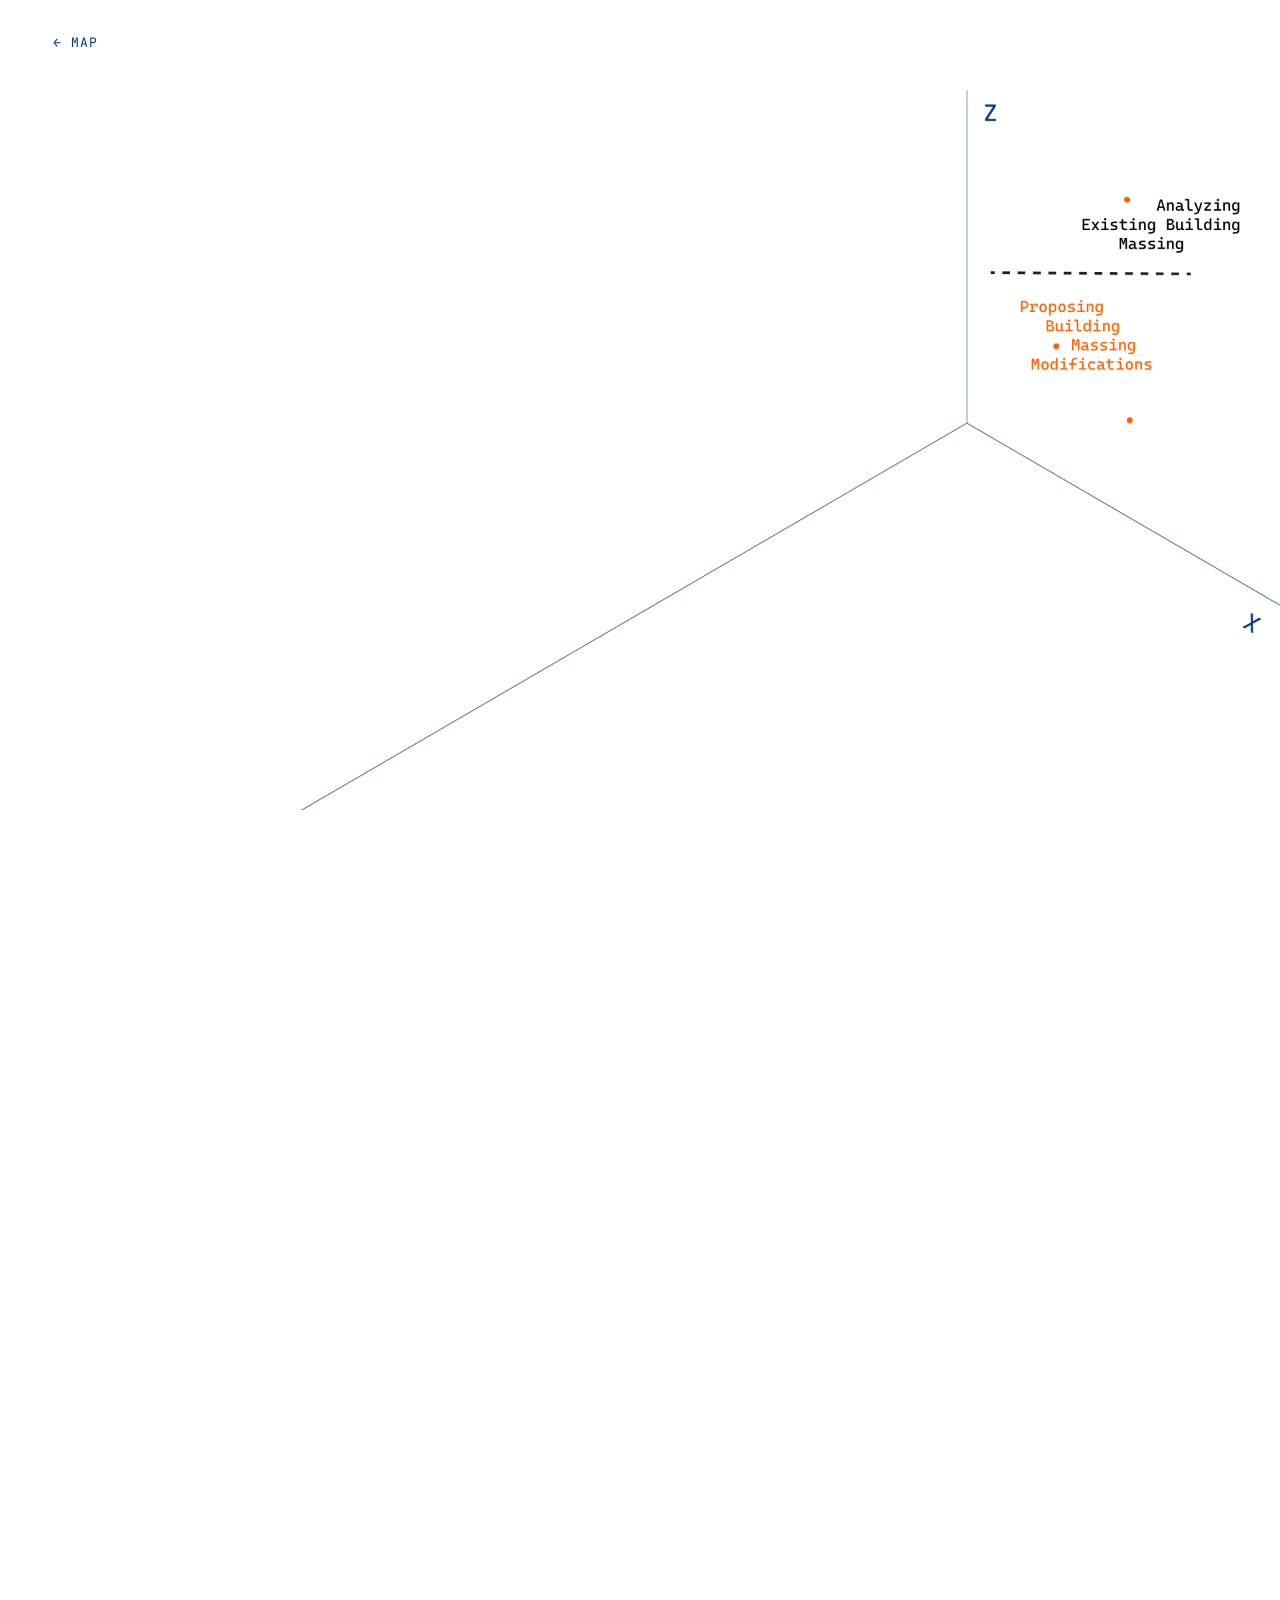
==== commit 8ca130aa: "Update analyzing-existing-building-massing.html" ====
--- a/analyzing-existing-building-massing.html
+++ b/analyzing-existing-building-massing.html
@@ -88,8 +88,8 @@
                 <div class="massing-image-frame">
 
                     <img
-                        src="assets/core-analysis-suitable.png"
-                        alt="Grasshopper analysis output stating that the core is wide enough and the floor plate proportion works for conversion"
+                        src="assets/massing-output.png"
+                        alt="Grasshopper panel notes on core width, floor-plate proportion, and daylight-driven floor plate reduction"
                     />
 
                 </div>
@@ -101,7 +101,7 @@
                     </span>
 
                     <span class="figure-title">
-                        Core and Floor Plate Analysis — Suitable for Conversion
+                        Design Logic Notes
                     </span>
 
                 </figcaption>
@@ -116,8 +116,8 @@
                 <div class="massing-image-frame">
 
                     <img
-                        src="assets/core-analysis-modification-required.png"
-                        alt="Grasshopper analysis output stating that the existing floor plate proportion does not work for conversion and should be reduced"
+                        src="assets/massing-work-2.png"
+                        alt="Massing model wireframe with floor plate analysis highlighted in red"
                     />
 
                 </div>
@@ -129,7 +129,7 @@
                     </span>
 
                     <span class="figure-title">
-                        Core and Floor Plate Analysis — Floor Plate Reduction Required
+                        Massing Model — Floor Plate Analysis
                     </span>
 
                 </figcaption>
@@ -144,7 +144,7 @@
                 <div class="massing-image-frame massing-image-frame--dark">
 
                     <img
-                        src="assets/grasshopper-building-massing-workflow.png"
+                        src="assets/massing-work.png"
                         alt="Complete Grasshopper definition for analyzing existing building massing, building core dimensions, and floor plate depth"
                     />
 
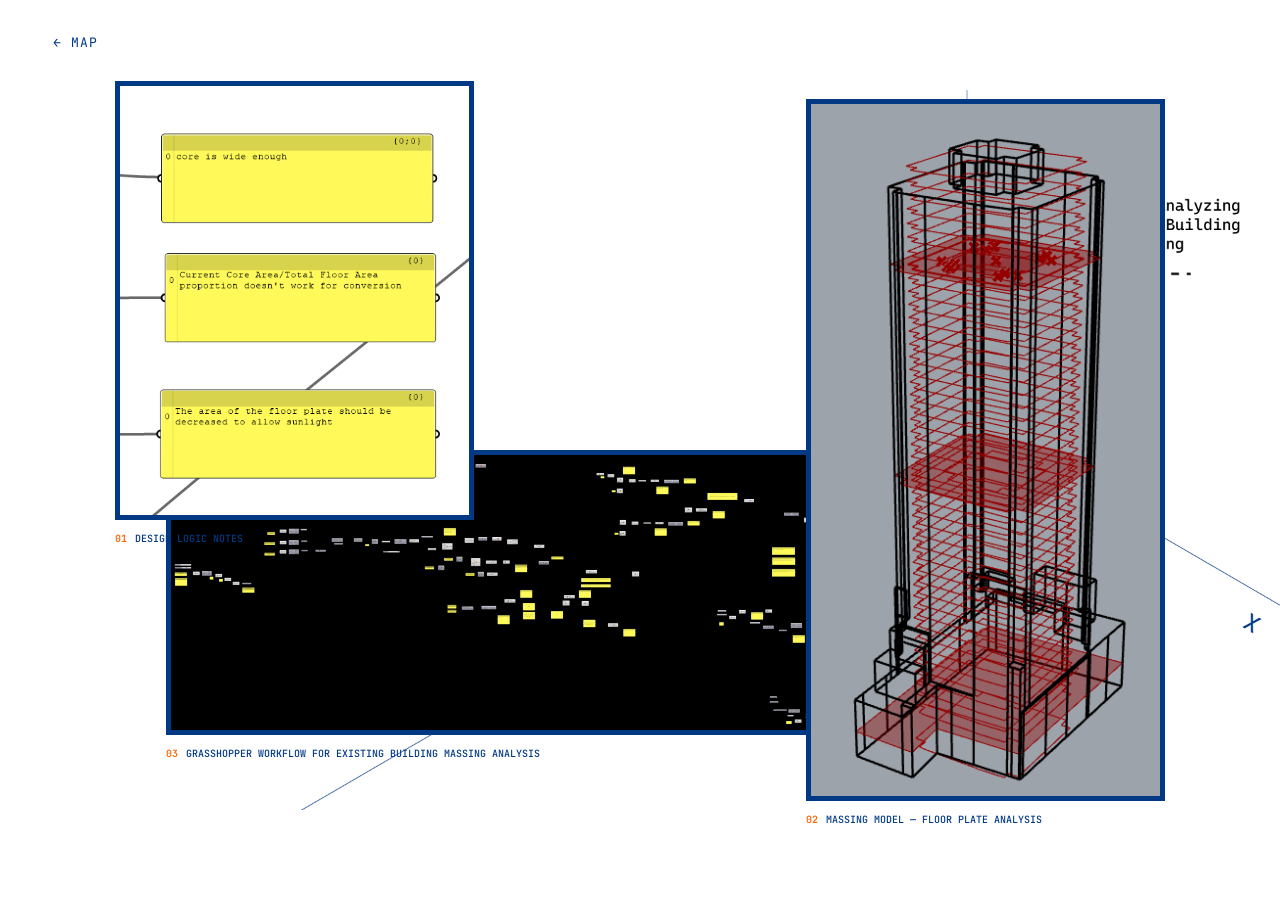
==== commit 2e4111ae: "Upgrade" ====
--- a/analyzing-existing-building-massing.html
+++ b/analyzing-existing-building-massing.html
@@ -2,16 +2,6 @@
 <html lang="en">
 
 <head>
-
-    <meta charset="UTF-8" />
-<meta name="viewport" content="width=device-width, initial-scale=1" />
-<title>Analyzing Existing Building Massing</title>
-<link href="https://fonts.googleapis.com/css2?family=JetBrains+Mono:wght@400;500;600&display=swap" rel="stylesheet">
-<link rel="stylesheet" href="styles/main.css" />
-<style>
-  /* this page scrolls past the fixed-viewport stage to reveal the image gallery below */
-  html, body { overflow: auto; }
-</style>
     <meta charset="UTF-8" />
 
     <meta
--- a/styles/analyzing-existing-building-massing.css
+++ b/styles/analyzing-existing-building-massing.css
@@ -4,8 +4,7 @@
 
 html,
 body {
-    overflow-x: hidden;
-    overflow-y: auto;
+    overflow: hidden;
     background: #ffffff;
 }
 
@@ -14,28 +13,37 @@
     z-index: 1;
 }
 
+.massing-stage > .bg {
+    z-index: 0;
+}
+
 
 /* ==========================================
    IMAGE GALLERY
    ========================================== */
 
 .massing-analysis-gallery {
-    position: relative;
+    position: absolute;
+    inset: 0;
+
     z-index: 2;
 
-    min-height: 100vh;
-
-    padding: 7vh 5vw 10vh;
-
-    background: #ffffff;
-}
-
+    width: 100vw;
+    height: 100vh;
+
+    padding: 8vh 5vw 5vh;
+
+    overflow: hidden;
+    background: transparent;
+
+    pointer-events: none;
+}
 
 .massing-analysis-collage {
     position: relative;
 
-    width: min(1400px, 90vw);
-    min-height: 900px;
+    width: 90vw;
+    height: 86vh;
 
     margin: 0 auto;
 }
@@ -51,8 +59,9 @@
     margin: 0;
 
     color: #013984;
-}
-
+
+    pointer-events: auto;
+}
 
 .massing-image-frame {
     display: inline-block;
@@ -68,7 +77,6 @@
     line-height: 0;
 }
 
-
 .massing-image-frame img {
     display: block;
 
@@ -76,7 +84,6 @@
     height: auto;
 }
 
-
 .massing-image-frame--dark {
     background: #000000;
 }
@@ -87,33 +94,30 @@
    ========================================== */
 
 .result-card {
-    width: min(37vw, 540px);
-}
-
+    width: min(28vw, 410px);
+}
 
 .result-card--suitable {
-    top: 0;
-    left: 0;
+    top: 1vh;
+    left: 4vw;
+
+    z-index: 4;
+}
+
+.result-card--modification {
+    top: 3vh;
+    right: 4vw;
+
+    z-index: 5;
+}
+
+.workflow-card {
+    top: 42vh;
+    left: 8vw;
+
+    width: min(72vw, 1100px);
 
     z-index: 3;
-}
-
-
-.result-card--modification {
-    top: 8vh;
-    right: 0;
-
-    z-index: 4;
-}
-
-
-.workflow-card {
-    top: 47vh;
-    left: 4vw;
-
-    width: min(78vw, 1180px);
-
-    z-index: 2;
 }
 
 
@@ -141,7 +145,6 @@
     text-transform: uppercase;
 }
 
-
 .figure-number {
     flex: 0 0 auto;
 
@@ -150,7 +153,6 @@
     font-weight: 600;
 }
 
-
 .figure-title {
     display: block;
 }
@@ -162,32 +164,46 @@
 
 @media (max-width: 1100px) {
 
-    .massing-analysis-collage {
-        min-height: 760px;
-    }
-
-
     .result-card {
-        width: 41vw;
-    }
-
+        width: 34vw;
+    }
+
+    .result-card--suitable {
+        left: 2vw;
+    }
+
+    .result-card--modification {
+        right: 2vw;
+    }
 
     .workflow-card {
         top: 40vh;
-        left: 2vw;
-
-        width: 82vw;
-    }
-
-}
-
+        left: 4vw;
+
+        width: 78vw;
+    }
+}
 
 @media (max-width: 760px) {
 
+    html,
+    body {
+        overflow-y: auto;
+    }
+
     .massing-analysis-gallery {
-        padding: 5vh 5vw 8vh;
-    }
-
+        position: relative;
+
+        width: 100%;
+        height: auto;
+
+        min-height: 100vh;
+
+        padding: 6vh 5vw 8vh;
+
+        overflow: visible;
+        background: #ffffff;
+    }
 
     .massing-analysis-collage {
         display: flex;
@@ -196,9 +212,10 @@
         gap: 2.4rem;
 
         width: 90vw;
-        min-height: 0;
-    }
-
+        height: auto;
+
+        margin: 0 auto;
+    }
 
     .massing-analysis-card {
         position: relative;
@@ -210,9 +227,7 @@
         width: 100%;
     }
 
-
     .massing-analysis-card figcaption {
         font-size: 8px;
     }
-
 }
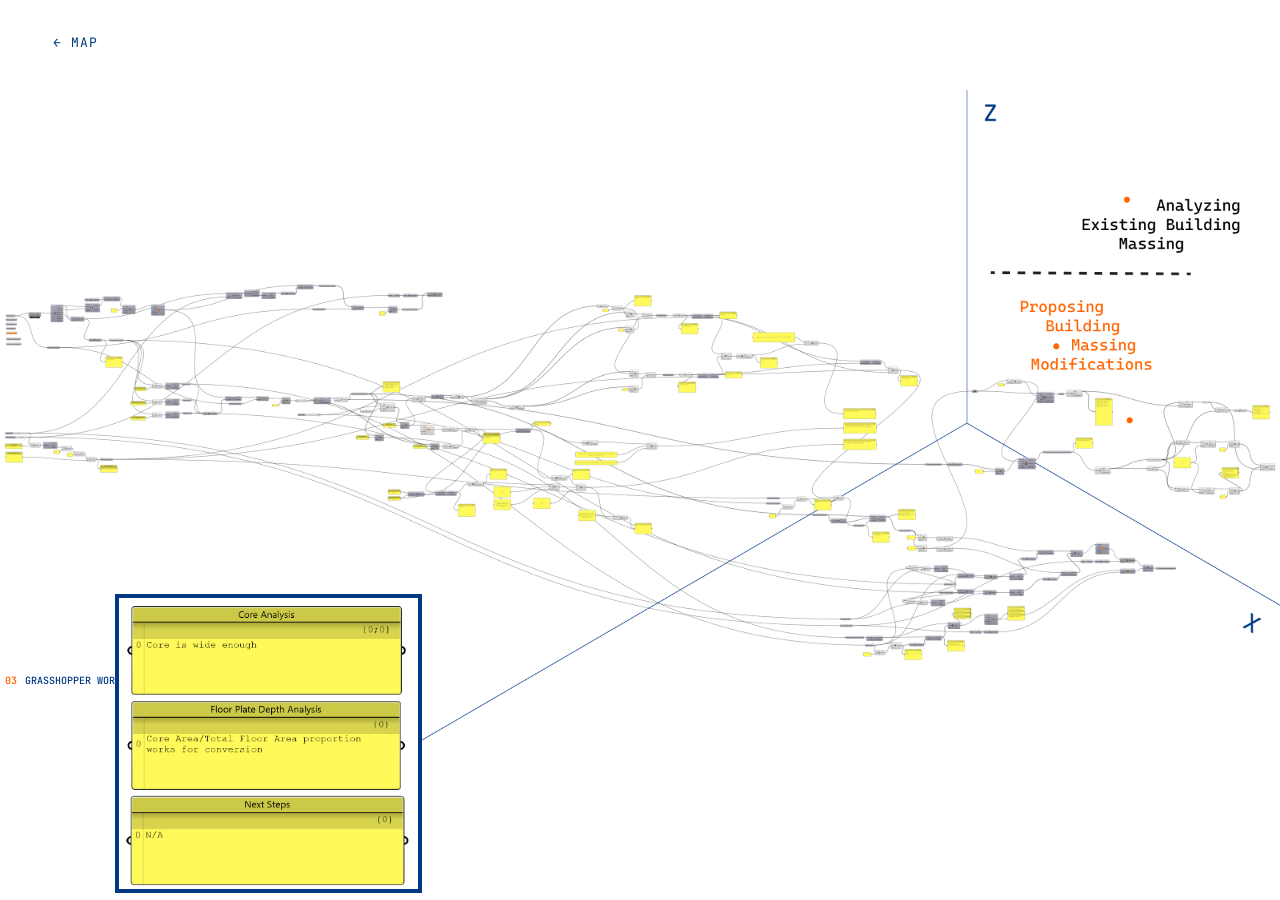
==== commit 7a2d11ca: "push" ====
--- a/analyzing-existing-building-massing.html
+++ b/analyzing-existing-building-massing.html
@@ -73,59 +73,28 @@
 
             <!-- ANALYSIS RESULT 01 -->
 
-            <figure class="massing-analysis-card result-card result-card--suitable">
+           <!-- IMAGE 02 -->
 
-                <div class="massing-image-frame">
+<figure class="massing-analysis-card result-card result-card--modification">
 
-                    <img
-                        src="assets/massing-output.png"
-                        alt="Grasshopper panel notes on core width, floor-plate proportion, and daylight-driven floor plate reduction"
-                    />
+    <div class="massing-image-frame">
 
-                </div>
+        <img
+            src="assets/An 3.png"
+            alt="Core analysis indicating that the core is wide enough and the floor plate proportion works for conversion"
+        />
 
-                <figcaption>
+    </div>
 
-                    <span class="figure-number">
-                        01
-                    </span>
+    <figcaption>
+        <span class="figure-number">02</span>
 
-                    <span class="figure-title">
-                        Design Logic Notes
-                    </span>
+        <span class="figure-title">
+            Core and Floor Plate Analysis — Suitable for Conversion
+        </span>
+    </figcaption>
 
-                </figcaption>
-
-            </figure>
-
-
-            <!-- ANALYSIS RESULT 02 -->
-
-            <figure class="massing-analysis-card result-card result-card--modification">
-
-                <div class="massing-image-frame">
-
-                    <img
-                        src="assets/massing-work-2.png"
-                        alt="Massing model wireframe with floor plate analysis highlighted in red"
-                    />
-
-                </div>
-
-                <figcaption>
-
-                    <span class="figure-number">
-                        02
-                    </span>
-
-                    <span class="figure-title">
-                        Massing Model — Floor Plate Analysis
-                    </span>
-
-                </figcaption>
-
-            </figure>
-
+</figure>
 
             <!-- GRASSHOPPER WORKFLOW -->
 
--- a/styles/analyzing-existing-building-massing.css
+++ b/styles/analyzing-existing-building-massing.css
@@ -55,71 +55,121 @@
 
 .massing-analysis-card {
     position: absolute;
-
     margin: 0;
-
     color: #013984;
-
     pointer-events: auto;
 }
 
 .massing-image-frame {
-    display: inline-block;
-
+    position: relative;
+    display: block;
     width: 100%;
 
-    border: 5px solid #013984;
-
+    border: 4px solid #013984;
     background: #ffffff;
 
     overflow: hidden;
-
     line-height: 0;
 }
 
 .massing-image-frame img {
     display: block;
-
     width: 100%;
     height: auto;
 }
 
-.massing-image-frame--dark {
-    background: #000000;
-}
-
 
 /* ==========================================
    COLLAGE POSITIONING
-   ========================================== */
-
-.result-card {
-    width: min(28vw, 410px);
-}
+   Keep images away from background text
+   ========================================== */
+
+.massing-analysis-collage {
+    position: relative;
+    width: 100%;
+    height: 100%;
+    margin: 0;
+}
+
+
+/* Image 01 — lower-left */
 
 .result-card--suitable {
-    top: 1vh;
+    top: 60vh;
     left: 4vw;
 
+    width: min(25vw, 370px);
+
     z-index: 4;
 }
 
+
+/* Image 02 — lower-right */
+
 .result-card--modification {
-    top: 3vh;
+    top: 60vh;
     right: 4vw;
 
-    z-index: 5;
-}
+    width: min(25vw, 370px);
+
+    z-index: 4;
+}
+
+
+/* Image 03 — centered in lower open area */
 
 .workflow-card {
-    top: 42vh;
-    left: 8vw;
-
-    width: min(72vw, 1100px);
+    top: 23vh;
+    left: 50%;
+
+    width: min(100vw, 1300px);
+
+    transform: translateX(-50%);
 
     z-index: 3;
 }
 
+
+/* ==========================================
+   IMAGE 03 — NO FRAME OR BACKGROUND
+   ========================================== */
+
+.workflow-card .massing-image-frame {
+    border: none;
+    background: transparent;
+    overflow: visible;
+}
+
+.workflow-card .massing-image-frame--dark {
+    background: transparent;
+}
+
+.workflow-card .massing-image-frame img {
+    width: 100%;
+    height: auto;
+
+    background: transparent;
+
+    /*
+       The uploaded PNG has black pixels in its background.
+       Screen blending makes those black pixels disappear
+       against the light page.
+    */
+    mix-blend-mode: screen;
+}
+
+
+/* Keep Image 03 caption readable */
+
+.workflow-card figcaption {
+    width: max-content;
+    max-width: 100%;
+
+    margin-top: 4px;
+    padding: 2px 5px;
+
+    background: rgba(255, 255, 255, 0.88);
+}
 
 /* ==========================================
    CAPTIONS
@@ -230,4 +280,22 @@
     .massing-analysis-card figcaption {
         font-size: 8px;
     }
+}
+
+.result-card--modification {
+    top: 58vh;
+    left: 4vw;
+
+    width: min(24vw, 370px);
+
+    z-index: 4;
+}
+
+.result-card--required {
+    top: 58vh;
+    right: 4vw;
+
+    width: min(24vw, 370px);
+
+    z-index: 4;
 }
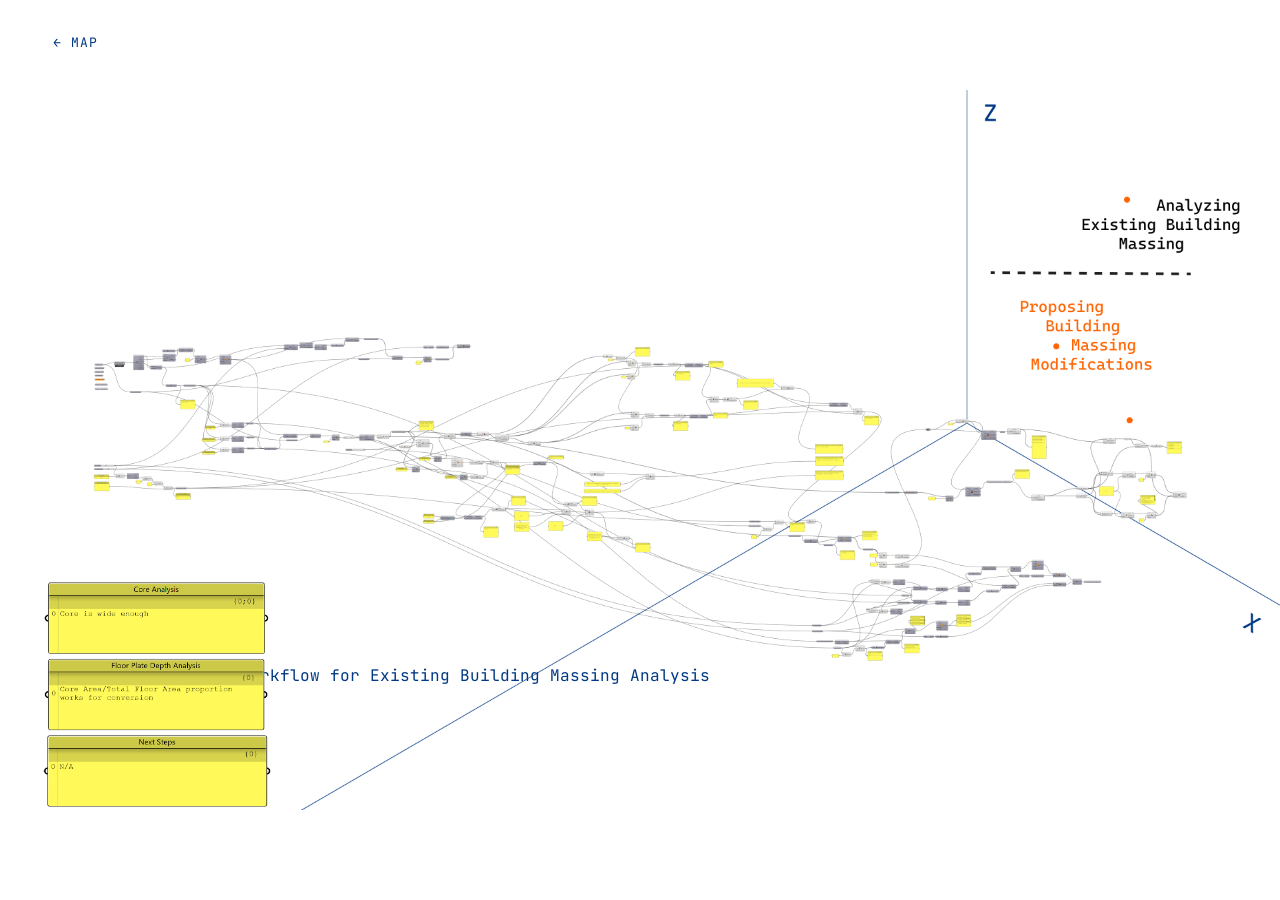
==== commit 31c68d11: "last update" ====
--- a/analyzing-existing-building-massing.html
+++ b/analyzing-existing-building-massing.html
@@ -86,14 +86,7 @@
 
     </div>
 
-    <figcaption>
-        <span class="figure-number">02</span>
-
-        <span class="figure-title">
-            Core and Floor Plate Analysis — Suitable for Conversion
-        </span>
-    </figcaption>
-
+    
 </figure>
 
             <!-- GRASSHOPPER WORKFLOW -->
--- a/styles/analyzing-existing-building-massing.css
+++ b/styles/analyzing-existing-building-massing.css
@@ -7,6 +7,11 @@
     overflow: hidden;
     background: #ffffff;
 }
+
+
+/* ==========================================
+   ORIGINAL BACKGROUND PAGE
+   ========================================== */
 
 .massing-stage {
     position: relative;
@@ -31,7 +36,7 @@
     width: 100vw;
     height: 100vh;
 
-    padding: 8vh 5vw 5vh;
+    padding: 0;
 
     overflow: hidden;
     background: transparent;
@@ -42,10 +47,10 @@
 .massing-analysis-collage {
     position: relative;
 
-    width: 90vw;
-    height: 86vh;
+    width: 100%;
+    height: 100%;
 
-    margin: 0 auto;
+    margin: 0;
 }
 
 
@@ -55,84 +60,54 @@
 
 .massing-analysis-card {
     position: absolute;
+
     margin: 0;
+
     color: #013984;
+
     pointer-events: auto;
 }
 
 .massing-image-frame {
     position: relative;
+
     display: block;
+
     width: 100%;
 
-    border: 4px solid #013984;
-    background: #ffffff;
+    border: none;
+    background: transparent;
 
-    overflow: hidden;
+    overflow: visible;
+
     line-height: 0;
 }
 
 .massing-image-frame img {
     display: block;
+
     width: 100%;
     height: auto;
+
+    max-width: 100%;
 }
 
 
 /* ==========================================
-   COLLAGE POSITIONING
-   Keep images away from background text
+   IMAGE 01
+   GRASSHOPPER WORKFLOW
    ========================================== */
 
-.massing-analysis-collage {
-    position: relative;
-    width: 100%;
-    height: 100%;
-    margin: 0;
-}
-
-
-/* Image 01 — lower-left */
-
-.result-card--suitable {
-    top: 60vh;
-    left: 4vw;
-
-    width: min(25vw, 370px);
-
-    z-index: 4;
-}
-
-
-/* Image 02 — lower-right */
-
-.result-card--modification {
-    top: 60vh;
-    right: 4vw;
-
-    width: min(25vw, 370px);
-
-    z-index: 4;
-}
-
-
-/* Image 03 — centered in lower open area */
-
 .workflow-card {
-    top: 23vh;
+    top: 37vh;
     left: 50%;
 
-    width: min(100vw, 1300px);
+    width: min(86vw, 1300px);
 
     transform: translateX(-50%);
 
-    z-index: 3;
+    z-index: 2;
 }
-
-
-/* ==========================================
-   IMAGE 03 — NO FRAME OR BACKGROUND
-   ========================================== */
 
 .workflow-card .massing-image-frame {
     border: none;
@@ -150,152 +125,75 @@
 
     background: transparent;
 
-    /*
-       The uploaded PNG has black pixels in its background.
-       Screen blending makes those black pixels disappear
-       against the light page.
-    */
     mix-blend-mode: screen;
 }
 
 
-/* Keep Image 03 caption readable */
+/* ==========================================
+   IMAGE 02
+   SMALL ANALYSIS — BOTTOM LEFT
+   ========================================== */
+/* ==========================================
+   ANALYSIS IMAGE
+   ========================================== */
 
-.workflow-card figcaption {
-    width: max-content;
-    max-width: 100%;
+.result-card--modification {
+    position: absolute;
 
-    margin-top: 4px;
-    padding: 2px 5px;
+    left: 3vw;
+    bottom: 10vh;
 
-    background: rgba(255, 255, 255, 0.88);
+    top: auto;
+    right: auto;
+
+    width: 240px;
+
+    z-index: 5;
 }
 
+.result-card--modification .massing-image-frame {
+    border: none;
+    background: transparent;
+    overflow: visible;
+
+    width: 240px;
+}
+
+.result-card--modification img {
+    display: block;
+
+    width: 100%;
+    height: auto;
+
+    max-width: 100%;
+}
+
+
 /* ==========================================
-   CAPTIONS
+   CAPTION
    ========================================== */
 
-.massing-analysis-card figcaption {
-    display: flex;
-    align-items: flex-start;
+.result-card--modification figcaption {
+    position: relative;
 
-    gap: 8px;
+    width: 240px;
 
-    margin-top: 7px;
+    margin-top: 8px;
 
     color: #013984;
 
     font-family: "JetBrains Mono", monospace;
 
-    font-size: 10px;
-    font-weight: 500;
+    font-size: 8px;
+    line-height: 1.3;
 
-    line-height: 1.35;
-
-    text-transform: uppercase;
-}
-
-.figure-number {
-    flex: 0 0 auto;
-
-    color: #ff6401;
-
-    font-weight: 600;
-}
-
-.figure-title {
-    display: block;
+    background: transparent;
 }
 
 
-/* ==========================================
-   RESPONSIVE
-   ========================================== */
+/* Move annotation upward */
 
-@media (max-width: 1100px) {
-
-    .result-card {
-        width: 34vw;
-    }
-
-    .result-card--suitable {
-        left: 2vw;
-    }
-
-    .result-card--modification {
-        right: 2vw;
-    }
-
-    .workflow-card {
-        top: 40vh;
-        left: 4vw;
-
-        width: 78vw;
-    }
-}
-
-@media (max-width: 760px) {
-
-    html,
-    body {
-        overflow-y: auto;
-    }
-
-    .massing-analysis-gallery {
-        position: relative;
-
-        width: 100%;
-        height: auto;
-
-        min-height: 100vh;
-
-        padding: 6vh 5vw 8vh;
-
-        overflow: visible;
-        background: #ffffff;
-    }
-
-    .massing-analysis-collage {
-        display: flex;
-        flex-direction: column;
-
-        gap: 2.4rem;
-
-        width: 90vw;
-        height: auto;
-
-        margin: 0 auto;
-    }
-
-    .massing-analysis-card {
-        position: relative;
-
-        top: auto;
-        right: auto;
-        left: auto;
-
-        width: 100%;
-    }
-
-    .massing-analysis-card figcaption {
-        font-size: 8px;
-    }
-}
-
-.result-card--modification {
-    top: 58vh;
-    left: 4vw;
-
-    width: min(24vw, 370px);
-
-    z-index: 4;
-}
-
-.result-card--required {
-    top: 58vh;
-    right: 4vw;
-
-    width: min(24vw, 370px);
-
-    z-index: 4;
+.result-card--modification .figure-number {
+    color: #ff6401;
+    font-weight: 600;
 }
